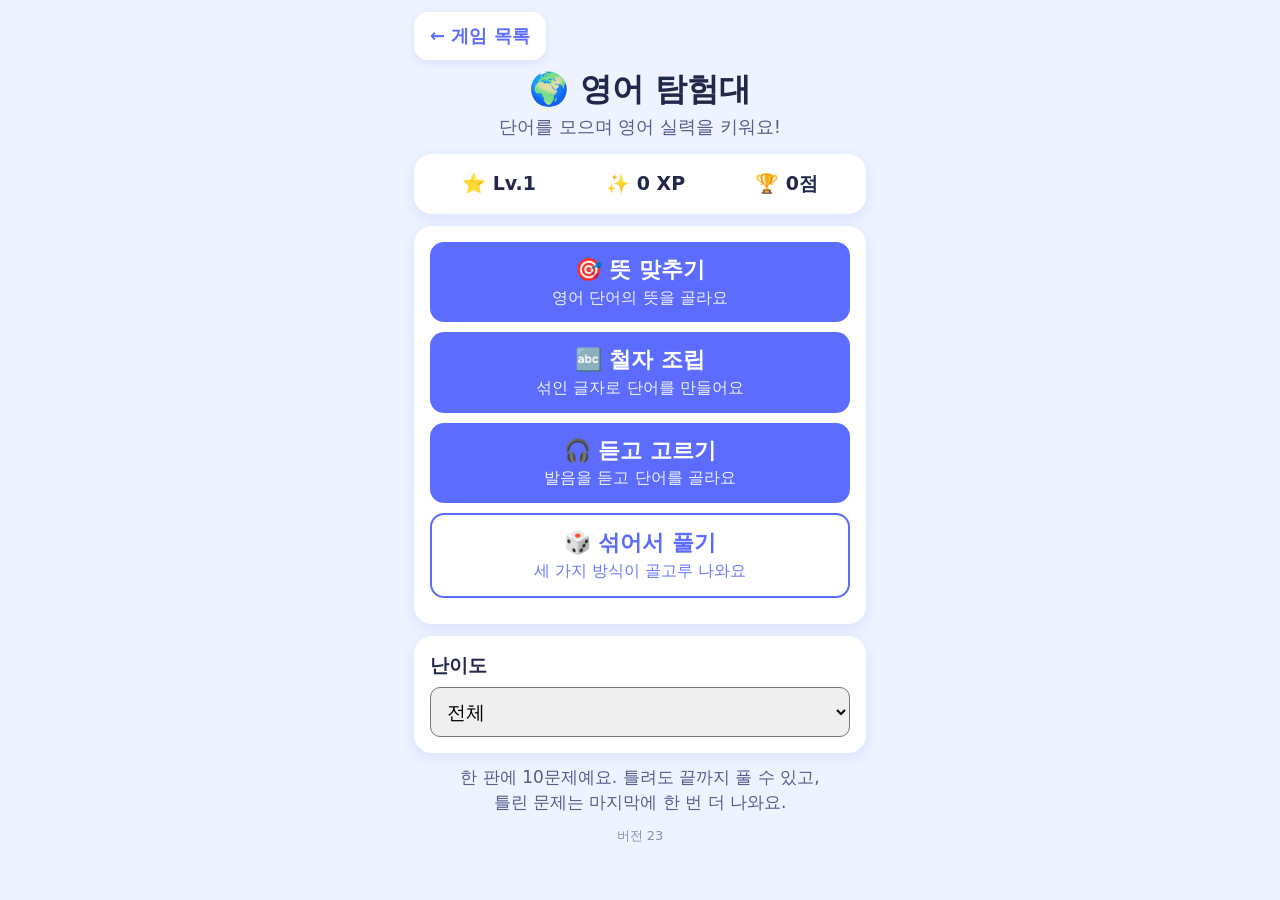
==== games/english/index.html @ a7f2d08e "영어 탐험대 추가: 뜻 맞추기·철자 조립·듣고 고르기 (v23) - 게임 목록에 🌍 영어 탐험대 등록 (저장 키 english.save.v1, 메인 카드에 레벨·최고 점수) - 한" ====
<!doctype html>
<html lang="ko">
<head>
  <meta charset="utf-8">
  <meta name="viewport" content="width=device-width, initial-scale=1, maximum-scale=1, user-scalable=no, viewport-fit=cover">
  <meta name="theme-color" content="#1f5e46">
  <meta name="mobile-web-app-capable" content="yes">
  <meta name="apple-mobile-web-app-capable" content="yes">
  <!-- 홈 화면에 설치될 앱 이름 (게임 화면 제목과 별개로 앱 전체 이름) -->
  <meta name="application-name" content="엄마 게임천국">
  <meta name="apple-mobile-web-app-title" content="엄마 게임천국">
  <title>영어 탐험대</title>
  <link rel="manifest" href="../../manifest.webmanifest">
  <link rel="icon" href="../../icons/icon-192.png?v=23">
  <link rel="apple-touch-icon" href="../../icons/icon-192.png?v=23">
  <link rel="stylesheet" href="style.css?v=23">
</head>
<body>
  <div id="app"></div>
  <script src="game.js?v=23"></script>
</body>
</html>
---- games/english/style.css ----
:root{--bg:#eef3ff;--card:#fff;--ink:#22284a;--sub:#555e8c;--main:#5b6cff;--ok:#2fbf71;--bad:#ff5d6c;--gold:#e29500}
*{box-sizing:border-box;-webkit-tap-highlight-color:transparent}
body{margin:0;font-family:"Malgun Gothic","Apple SD Gothic Neo","Noto Sans KR",system-ui,sans-serif;background:var(--bg);color:var(--ink);min-height:100vh;display:flex;justify-content:center;font-size:19px;line-height:1.45}
/* 글씨 크기: 360×640 에서 다른 게임(보석 맞추기·타일 매치)과 비슷하게 크게 */
#app{width:100%;max-width:480px;padding:12px 14px calc(16px + env(safe-area-inset-bottom))}
h1{text-align:center;margin:6px 0 2px;font-size:32px}
.sub{text-align:center;color:var(--sub);margin-bottom:14px;font-size:18px}
.card{background:var(--card);border-radius:18px;padding:16px;box-shadow:0 4px 14px #5b6cff22;margin-bottom:12px}
.stats{display:flex;justify-content:space-around;gap:6px;flex-wrap:wrap;font-weight:bold;font-size:19px}
.btn{display:block;width:100%;min-height:56px;border:0;border-radius:14px;padding:14px 12px;font-size:22px;font-weight:bold;background:var(--main);color:#fff;cursor:pointer;margin-bottom:10px;transition:transform .1s;font-family:inherit;line-height:1.3;word-break:keep-all}
.btn:active{transform:scale(.97)}
.btn.alt{background:#fff;color:var(--main);border:2px solid var(--main)}
.btn small{display:block;font-weight:normal;opacity:.9;font-size:16px;margin-top:3px}
.hub-back{border:0;background:#fff;color:var(--main);font-size:18px;font-weight:bold;cursor:pointer;min-height:48px;padding:0 16px;border-radius:14px;box-shadow:0 3px 8px #5b6cff22;font-family:inherit}
.lv{width:100%;padding:12px;font-size:19px;margin-top:8px;border-radius:10px;font-family:inherit}
.howto{text-align:center;color:var(--sub);font-size:17px;margin:4px 0 6px}
.version{text-align:center;color:#8a90b5;font-size:13px}
.top{display:flex;justify-content:space-between;align-items:center;gap:6px;margin-bottom:10px;font-weight:bold;font-size:19px}
.top .tag{color:var(--gold)}
.bar{height:10px;background:#dfe5ff;border-radius:6px;overflow:hidden;margin-bottom:12px}
.bar div{height:100%;background:var(--main);transition:width .3s}
.q{font-size:40px;text-align:center;font-weight:bold;margin:12px 0 14px;overflow-wrap:anywhere}
.hint{text-align:center;color:var(--sub);margin-bottom:10px;font-size:19px}
.hint.small{font-size:16px;margin:-4px 0 10px}
.opt{background:#f4f6ff;border:2px solid #dfe5ff;color:var(--ink);font-size:24px}
.opt.ok{background:var(--ok);border-color:var(--ok);color:#fff}
.opt.bad{background:var(--bad);border-color:var(--bad);color:#fff}
.slots,.tiles{display:flex;flex-wrap:wrap;gap:7px;justify-content:center;margin:10px 0;min-height:54px}
.slot,.tile{width:44px;height:54px;border-radius:10px;font-size:28px;font-weight:bold;display:flex;align-items:center;justify-content:center;text-transform:lowercase;font-family:inherit}
.slot{border:2px dashed #b8c1ff;background:#fff;cursor:pointer}
.tile{background:var(--main);color:#fff;cursor:pointer;border:0}
.tile.used{opacity:.25;pointer-events:none}
.msg{text-align:center;font-size:21px;font-weight:bold;min-height:32px;margin:8px 0;overflow-wrap:anywhere}
.msg.ok{color:var(--ok)}.msg.bad{color:var(--bad)}
.speak{font-size:60px;width:96px;height:96px;border-radius:50%;background:#f4f6ff;border:2px solid #dfe5ff;cursor:pointer;display:block;margin:6px auto 10px}
.speak:active{transform:scale(.95)}
.big{font-size:64px;text-align:center}
.result h2{text-align:center;font-size:28px;margin:4px 0 10px}
.center{text-align:center;margin:6px 0}
.big-line{font-size:21px}
.levelup{color:var(--gold);font-size:23px;font-weight:bold}
.wordlist{list-style:none;padding:0;margin:8px 0 14px;text-align:center;font-size:20px}
.wordlist li{margin:4px 0}
.pop{animation:pop .3s}@keyframes pop{50%{transform:scale(1.08)}}
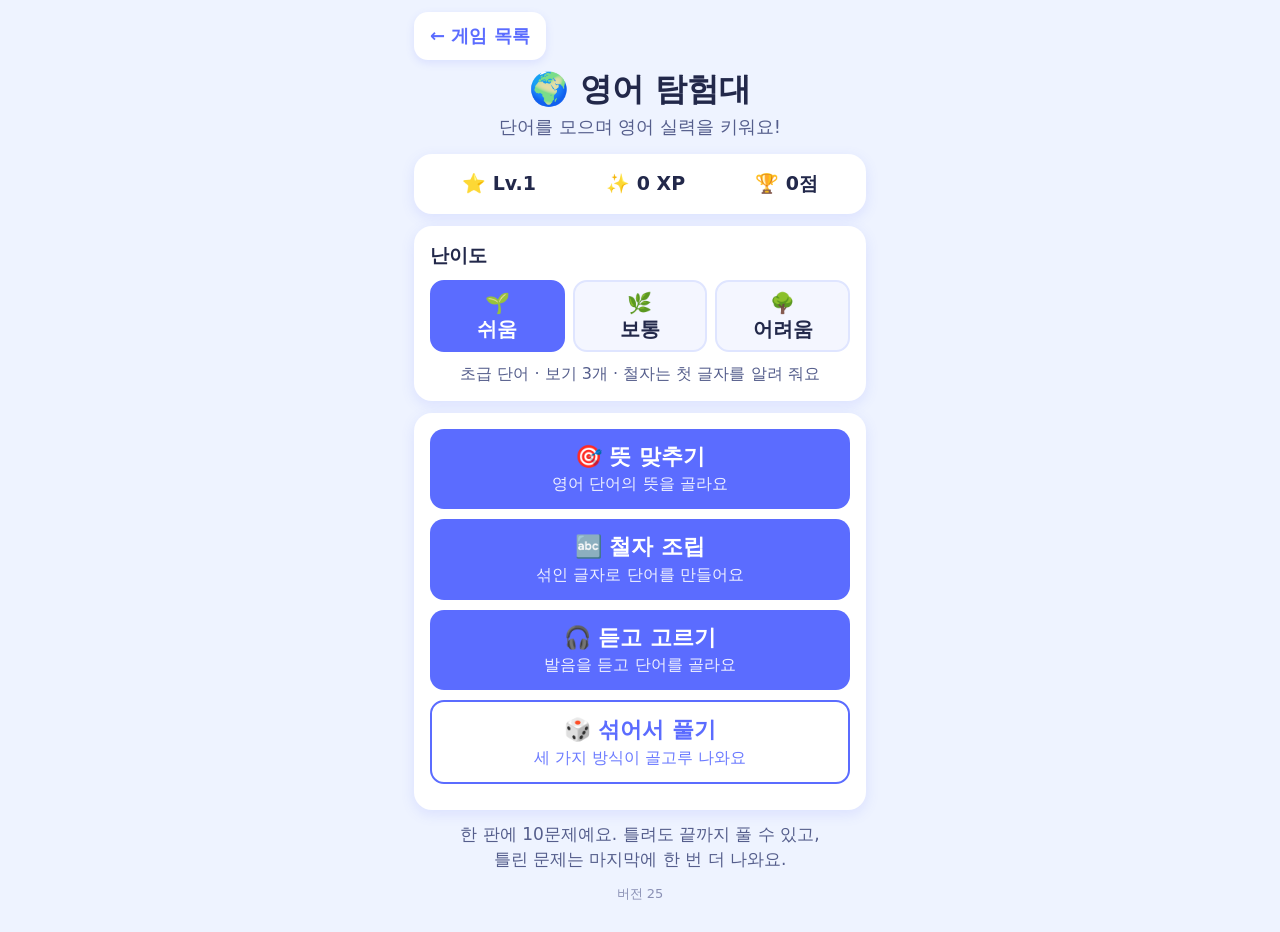
==== commit 6e8ca2fc: "영어 탐험대: 완료 빵빠레, 그만하기·뒤로 가기, 난이도 쉬움/보통/어려움 (v25) - 한 판 끝나면 빵빠레 (모두 맞히면 한 소절 더) - 게임 중 '← 그만하기' 버튼, 휴대" ====
--- a/games/english/index.html
+++ b/games/english/index.html
@@ -11,12 +11,12 @@
   <meta name="apple-mobile-web-app-title" content="엄마 게임천국">
   <title>영어 탐험대</title>
   <link rel="manifest" href="../../manifest.webmanifest">
-  <link rel="icon" href="../../icons/icon-192.png?v=23">
-  <link rel="apple-touch-icon" href="../../icons/icon-192.png?v=23">
-  <link rel="stylesheet" href="style.css?v=23">
+  <link rel="icon" href="../../icons/icon-192.png?v=25">
+  <link rel="apple-touch-icon" href="../../icons/icon-192.png?v=25">
+  <link rel="stylesheet" href="style.css?v=25">
 </head>
 <body>
   <div id="app"></div>
-  <script src="game.js?v=23"></script>
+  <script src="game.js?v=25"></script>
 </body>
 </html>
--- a/games/english/style.css
+++ b/games/english/style.css
@@ -12,7 +12,6 @@
 .btn.alt{background:#fff;color:var(--main);border:2px solid var(--main)}
 .btn small{display:block;font-weight:normal;opacity:.9;font-size:16px;margin-top:3px}
 .hub-back{border:0;background:#fff;color:var(--main);font-size:18px;font-weight:bold;cursor:pointer;min-height:48px;padding:0 16px;border-radius:14px;box-shadow:0 3px 8px #5b6cff22;font-family:inherit}
-.lv{width:100%;padding:12px;font-size:19px;margin-top:8px;border-radius:10px;font-family:inherit}
 .howto{text-align:center;color:var(--sub);font-size:17px;margin:4px 0 6px}
 .version{text-align:center;color:#8a90b5;font-size:13px}
 .top{display:flex;justify-content:space-between;align-items:center;gap:6px;margin-bottom:10px;font-weight:bold;font-size:19px}
@@ -42,3 +41,18 @@
 .wordlist{list-style:none;padding:0;margin:8px 0 14px;text-align:center;font-size:20px}
 .wordlist li{margin:4px 0}
 .pop{animation:pop .3s}@keyframes pop{50%{transform:scale(1.08)}}
+/* 난이도 고르기 */
+.diff{display:grid;grid-template-columns:repeat(3,1fr);gap:8px;margin-top:10px}
+.dbtn{border:2px solid #dfe5ff;background:#f4f6ff;color:var(--ink);border-radius:14px;min-height:64px;font-size:20px;font-weight:bold;font-family:inherit;cursor:pointer;line-height:1.3;padding:8px 4px}
+.dbtn.on{background:var(--main);border-color:var(--main);color:#fff}
+.dbtn:active{transform:scale(.97)}
+.ddesc{text-align:center;color:var(--sub);font-size:16px;margin-top:10px;word-break:keep-all}
+/* 게임 중 위쪽: 그만하기 + 난이도 */
+.gbar{display:flex;justify-content:space-between;align-items:center;margin-bottom:10px}
+.back{border:0;background:#fff;color:var(--main);font-size:18px;font-weight:bold;cursor:pointer;min-height:44px;padding:0 14px;border-radius:12px;box-shadow:0 3px 8px #5b6cff22;font-family:inherit}
+.dtag{font-weight:bold;color:var(--sub);font-size:17px}
+.slot.fixed{border-style:solid;border-color:var(--main);background:#eef0ff;color:var(--main);cursor:default}
+/* 그만할까요? 창 */
+.modal-bg{position:fixed;inset:0;background:#0007;display:flex;align-items:center;justify-content:center;padding:16px;z-index:100}
+.modal{width:100%;max-width:360px;margin:0}
+.modal h2{text-align:center;font-size:26px;margin:4px 0 6px}
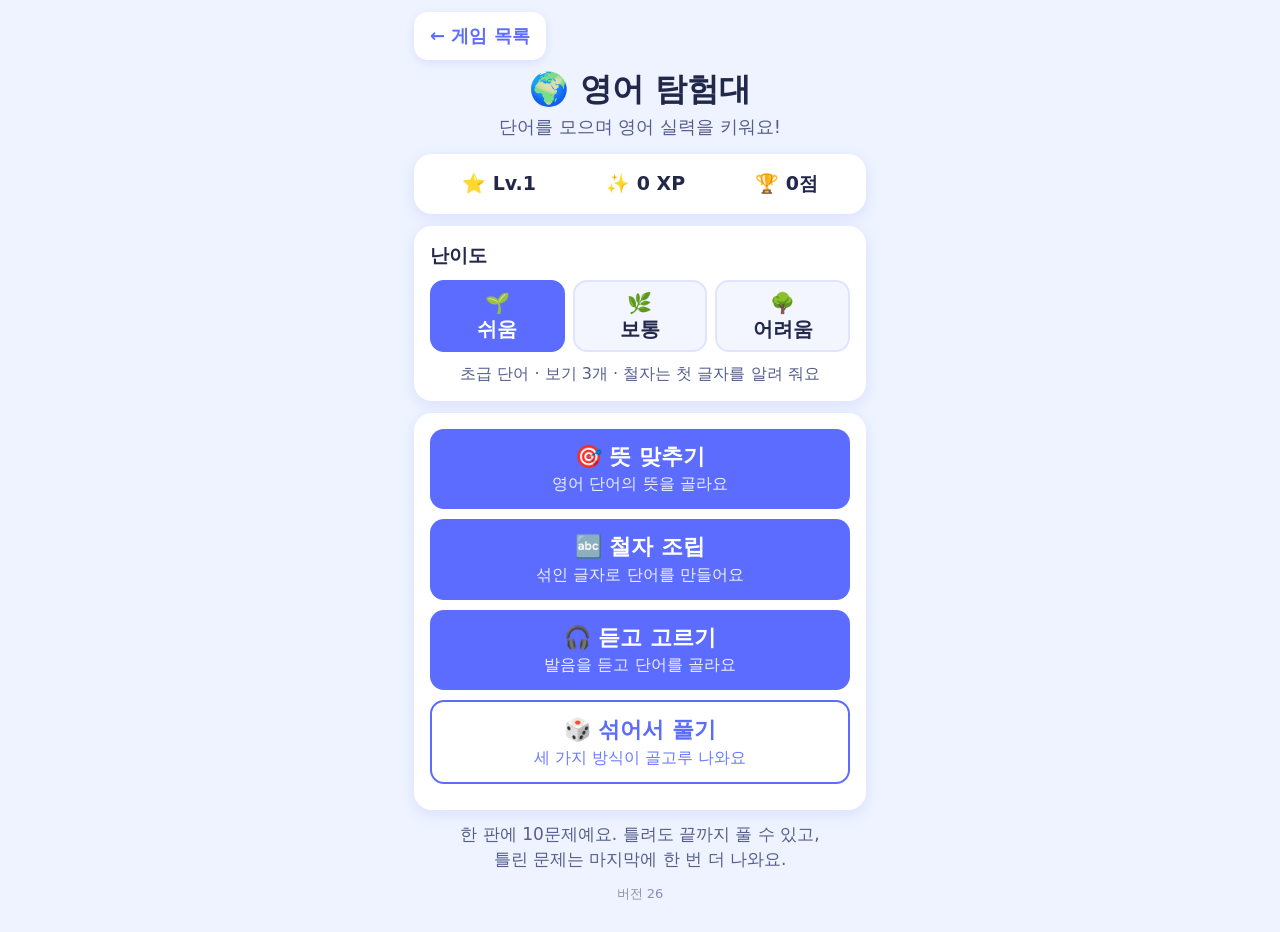
==== commit f0826217: "영어 탐험대: 정답마다 짧은 축하 소리 (콤보마다 높아짐), 오답 소리 변경 (v26) - 정답: 세 가지 짧은 가락 중 하나, 콤보가 이어질수록 2반음씩 높게 (최대 5단계) -" ====
--- a/games/english/index.html
+++ b/games/english/index.html
@@ -11,12 +11,12 @@
   <meta name="apple-mobile-web-app-title" content="엄마 게임천국">
   <title>영어 탐험대</title>
   <link rel="manifest" href="../../manifest.webmanifest">
-  <link rel="icon" href="../../icons/icon-192.png?v=25">
-  <link rel="apple-touch-icon" href="../../icons/icon-192.png?v=25">
-  <link rel="stylesheet" href="style.css?v=25">
+  <link rel="icon" href="../../icons/icon-192.png?v=26">
+  <link rel="apple-touch-icon" href="../../icons/icon-192.png?v=26">
+  <link rel="stylesheet" href="style.css?v=26">
 </head>
 <body>
   <div id="app"></div>
-  <script src="game.js?v=25"></script>
+  <script src="game.js?v=26"></script>
 </body>
 </html>
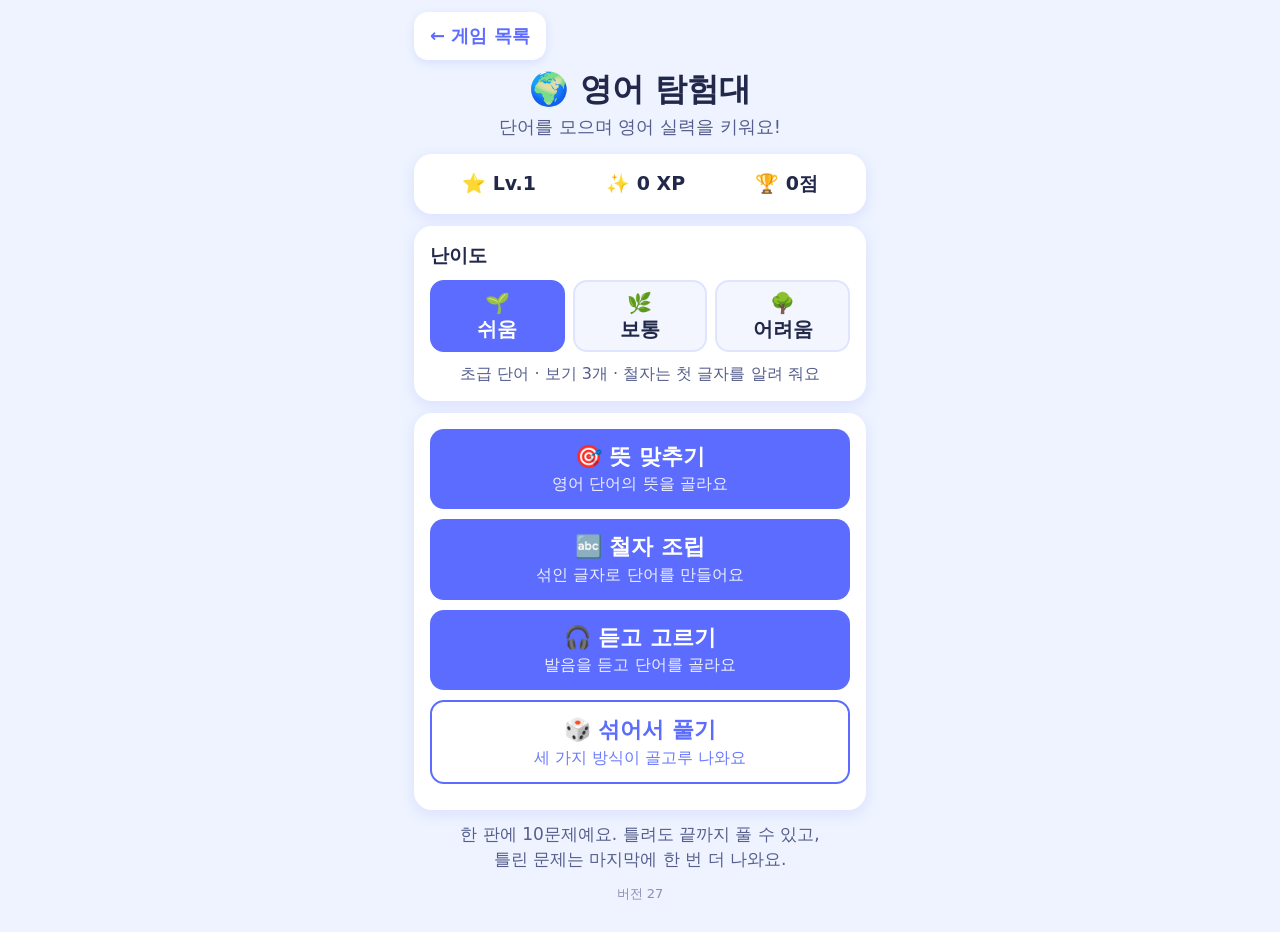
==== commit bfa04598: "영어 탐험대: 정답 소리를 높고 맑은 종소리로, 오답 소리 부드럽게 (v27) - 사인파 배음 + 짧은 메아리로 실로폰·오르골 느낌, 한 옥타브 높게 - 콤보마다 반음씩 (최대 4" ====
--- a/games/english/index.html
+++ b/games/english/index.html
@@ -11,12 +11,12 @@
   <meta name="apple-mobile-web-app-title" content="엄마 게임천국">
   <title>영어 탐험대</title>
   <link rel="manifest" href="../../manifest.webmanifest">
-  <link rel="icon" href="../../icons/icon-192.png?v=26">
-  <link rel="apple-touch-icon" href="../../icons/icon-192.png?v=26">
-  <link rel="stylesheet" href="style.css?v=26">
+  <link rel="icon" href="../../icons/icon-192.png?v=27">
+  <link rel="apple-touch-icon" href="../../icons/icon-192.png?v=27">
+  <link rel="stylesheet" href="style.css?v=27">
 </head>
 <body>
   <div id="app"></div>
-  <script src="game.js?v=26"></script>
+  <script src="game.js?v=27"></script>
 </body>
 </html>
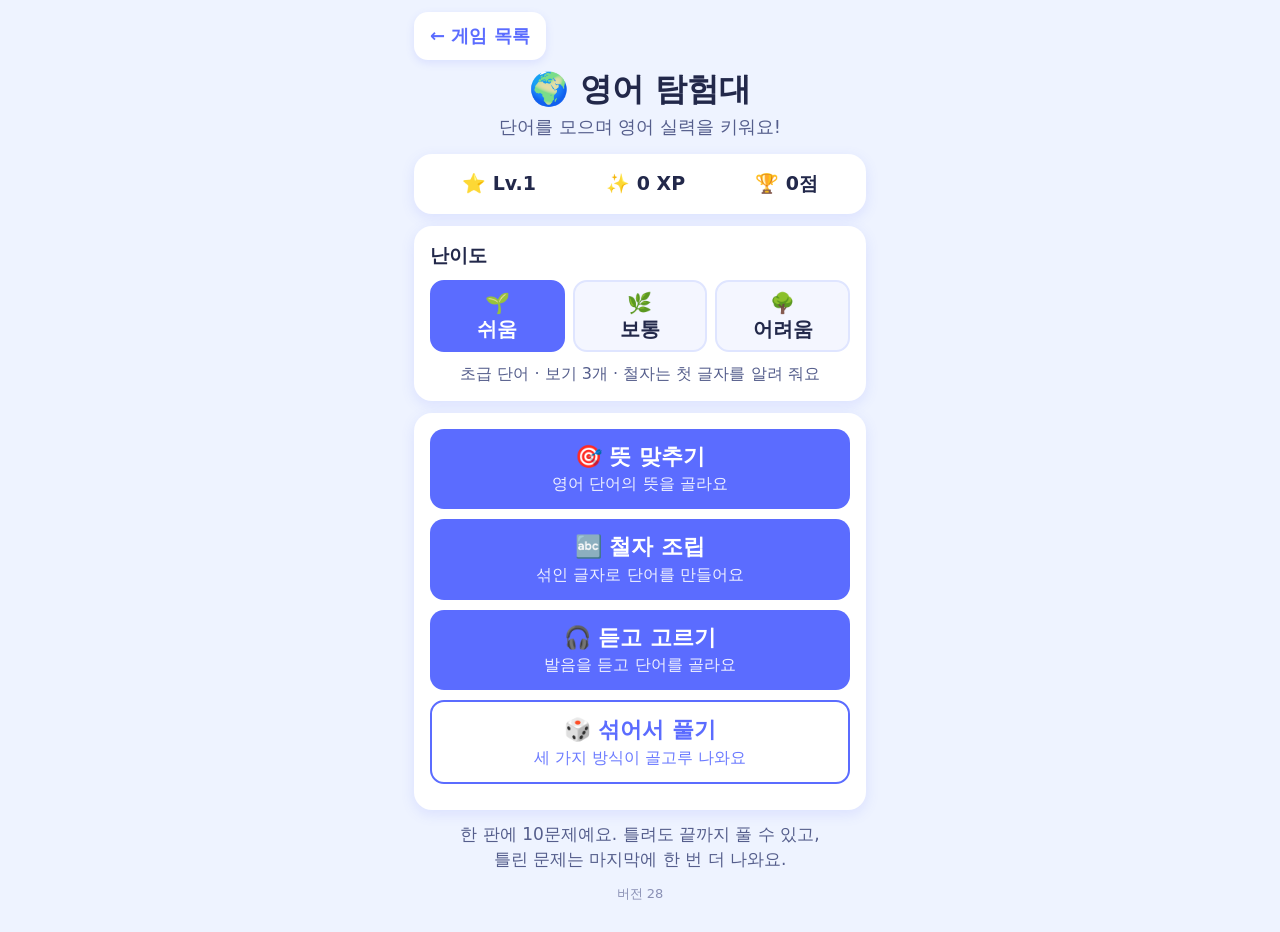
==== commit 8bd83b3d: "영어 탐험대: 정답 소리 하프 올림, 오답 소리 마림바 두 음 + 잔향 (v28) - 사용자가 후보 페이지에서 고른 소리 (정답 3번 하프, 오답 2번 마림바) - 리버브(컨볼루션" ====
--- a/games/english/index.html
+++ b/games/english/index.html
@@ -11,12 +11,12 @@
   <meta name="apple-mobile-web-app-title" content="엄마 게임천국">
   <title>영어 탐험대</title>
   <link rel="manifest" href="../../manifest.webmanifest">
-  <link rel="icon" href="../../icons/icon-192.png?v=27">
-  <link rel="apple-touch-icon" href="../../icons/icon-192.png?v=27">
-  <link rel="stylesheet" href="style.css?v=27">
+  <link rel="icon" href="../../icons/icon-192.png?v=28">
+  <link rel="apple-touch-icon" href="../../icons/icon-192.png?v=28">
+  <link rel="stylesheet" href="style.css?v=28">
 </head>
 <body>
   <div id="app"></div>
-  <script src="game.js?v=27"></script>
+  <script src="game.js?v=28"></script>
 </body>
 </html>
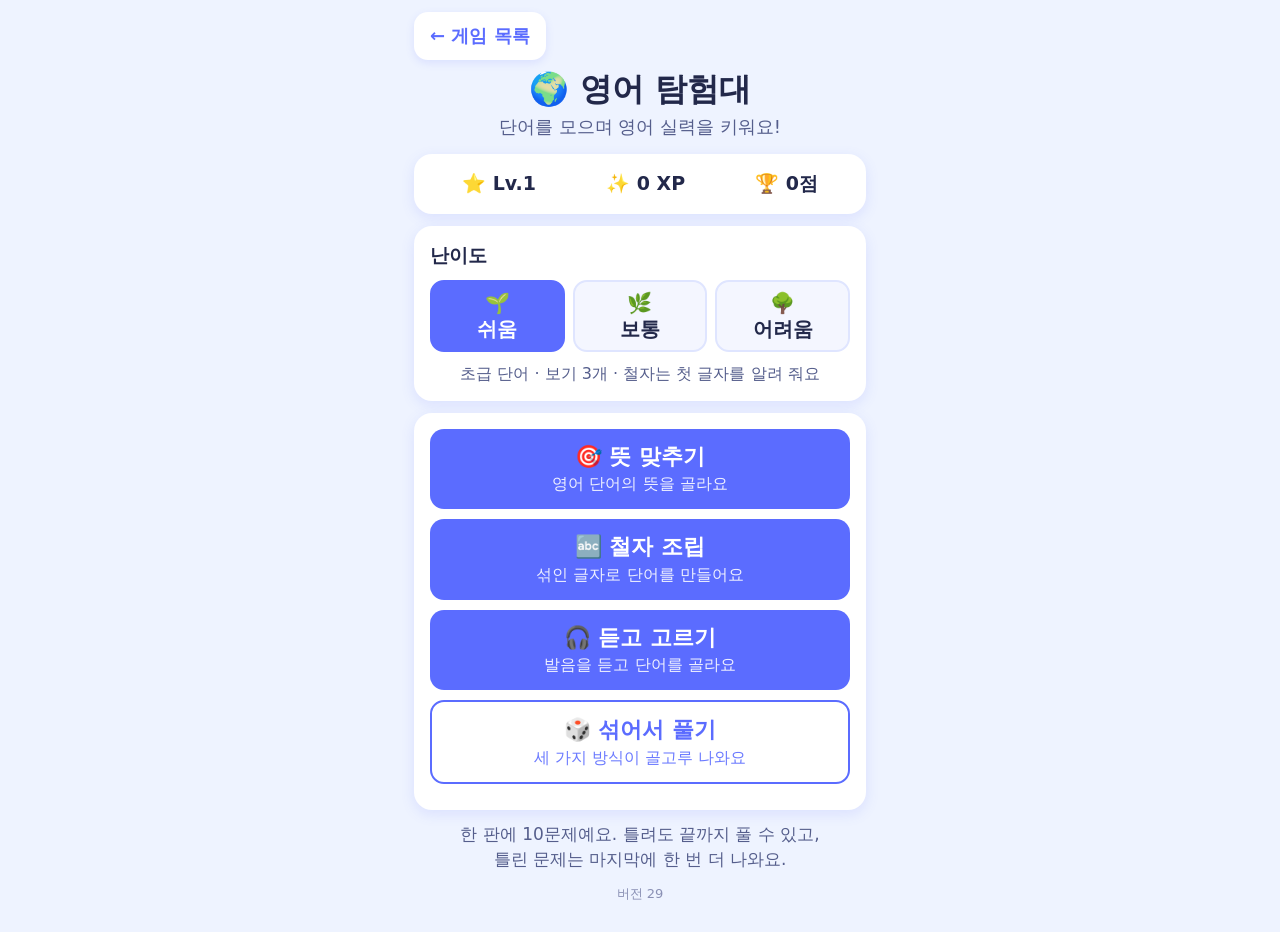
==== commit 3e3041fd: "고스톱: 손패 노랑/회색 안내, 두 장 폭탄, 게임머니·점당 방, 오늘의 미션, 같이 치기 채팅 (v29) - 손패 테두리: 노랑 = 먼저 낼 패, 회색 = 나중에 내도 되는 패 " ====
--- a/games/english/index.html
+++ b/games/english/index.html
@@ -11,12 +11,13 @@
   <meta name="apple-mobile-web-app-title" content="엄마 게임천국">
   <title>영어 탐험대</title>
   <link rel="manifest" href="../../manifest.webmanifest">
-  <link rel="icon" href="../../icons/icon-192.png?v=28">
-  <link rel="apple-touch-icon" href="../../icons/icon-192.png?v=28">
-  <link rel="stylesheet" href="style.css?v=28">
+  <link rel="icon" href="../../icons/icon-192.png?v=29">
+  <link rel="apple-touch-icon" href="../../icons/icon-192.png?v=29">
+  <link rel="stylesheet" href="style.css?v=29">
 </head>
 <body>
   <div id="app"></div>
-  <script src="game.js?v=28"></script>
+  <script src="../../wallet.js?v=29"></script>
+  <script src="game.js?v=29"></script>
 </body>
 </html>
